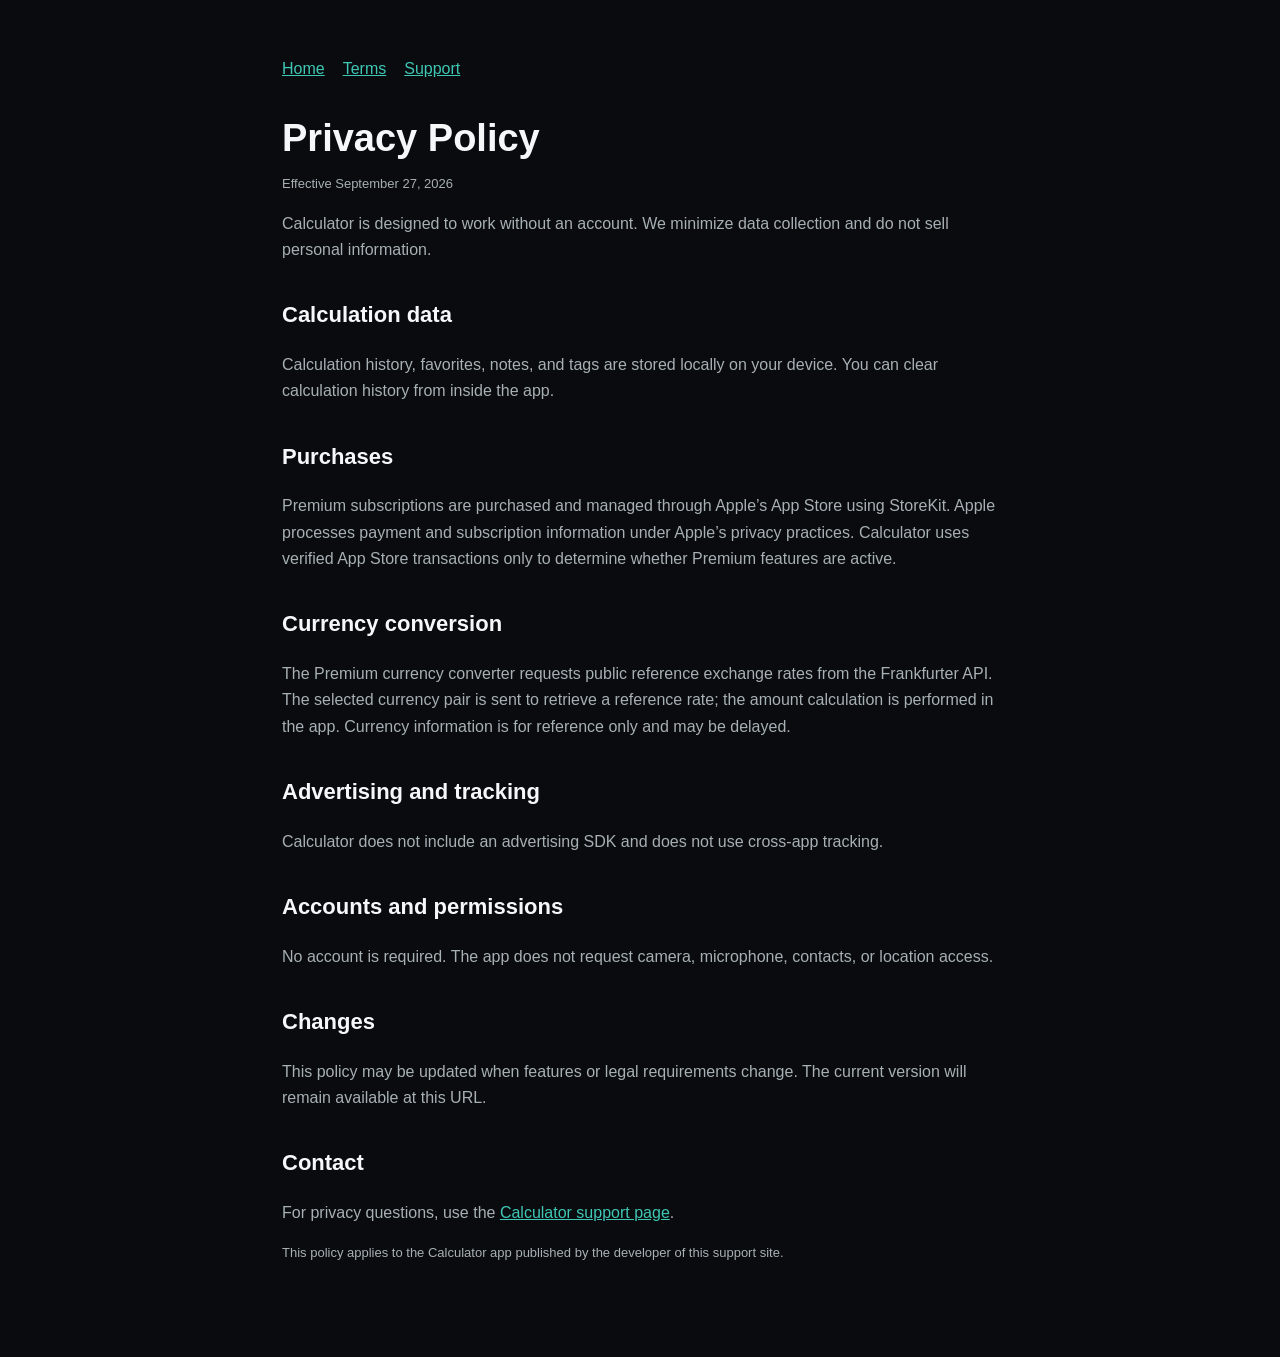
==== privacy.html @ 211795fc "Publish Calculator support and legal pages" ====
<!doctype html><meta charset="utf-8"><meta name="viewport" content="width=device-width,initial-scale=1">
<title>Privacy Policy — Calculator</title><link rel="stylesheet" href="style.css">
<main><nav><a href="index.html">Home</a><a href="terms.html">Terms</a><a href="support.html">Support</a></nav>
<h1>Privacy Policy</h1><p class="small">Effective September 27, 2026</p>
<p>Calculator is designed to work without an account. We minimize data collection and do not sell personal information.</p>
<h2>Calculation data</h2><p>Calculation history, favorites, notes, and tags are stored locally on your device. You can clear calculation history from inside the app.</p>
<h2>Purchases</h2><p>Premium subscriptions are purchased and managed through Apple’s App Store using StoreKit. Apple processes payment and subscription information under Apple’s privacy practices. Calculator uses verified App Store transactions only to determine whether Premium features are active.</p>
<h2>Currency conversion</h2><p>The Premium currency converter requests public reference exchange rates from the Frankfurter API. The selected currency pair is sent to retrieve a reference rate; the amount calculation is performed in the app. Currency information is for reference only and may be delayed.</p>
<h2>Advertising and tracking</h2><p>Calculator does not include an advertising SDK and does not use cross-app tracking.</p>
<h2>Accounts and permissions</h2><p>No account is required. The app does not request camera, microphone, contacts, or location access.</p>
<h2>Changes</h2><p>This policy may be updated when features or legal requirements change. The current version will remain available at this URL.</p>
<h2>Contact</h2><p>For privacy questions, use the <a href="support.html">Calculator support page</a>.</p>
<p class="small">This policy applies to the Calculator app published by the developer of this support site.</p></main>
---- style.css ----
:root{color-scheme:dark;--bg:#090b0e;--card:#12171b;--text:#f5f7f8;--muted:#a7b0b5;--accent:#40c7b5;--border:#283138}
*{box-sizing:border-box}body{margin:0;background:var(--bg);color:var(--text);font:16px/1.65 -apple-system,BlinkMacSystemFont,"Segoe UI",sans-serif}
main{max-width:760px;margin:0 auto;padding:56px 22px 80px}h1{font-size:38px;line-height:1.1;margin:0 0 12px}h2{margin-top:34px;font-size:22px}
p,li{color:var(--muted)}a{color:var(--accent)}.card{background:var(--card);border:1px solid var(--border);border-radius:20px;padding:22px;margin:24px 0}
nav{display:flex;gap:18px;flex-wrap:wrap;margin-bottom:36px}.small{font-size:13px;color:var(--muted)}
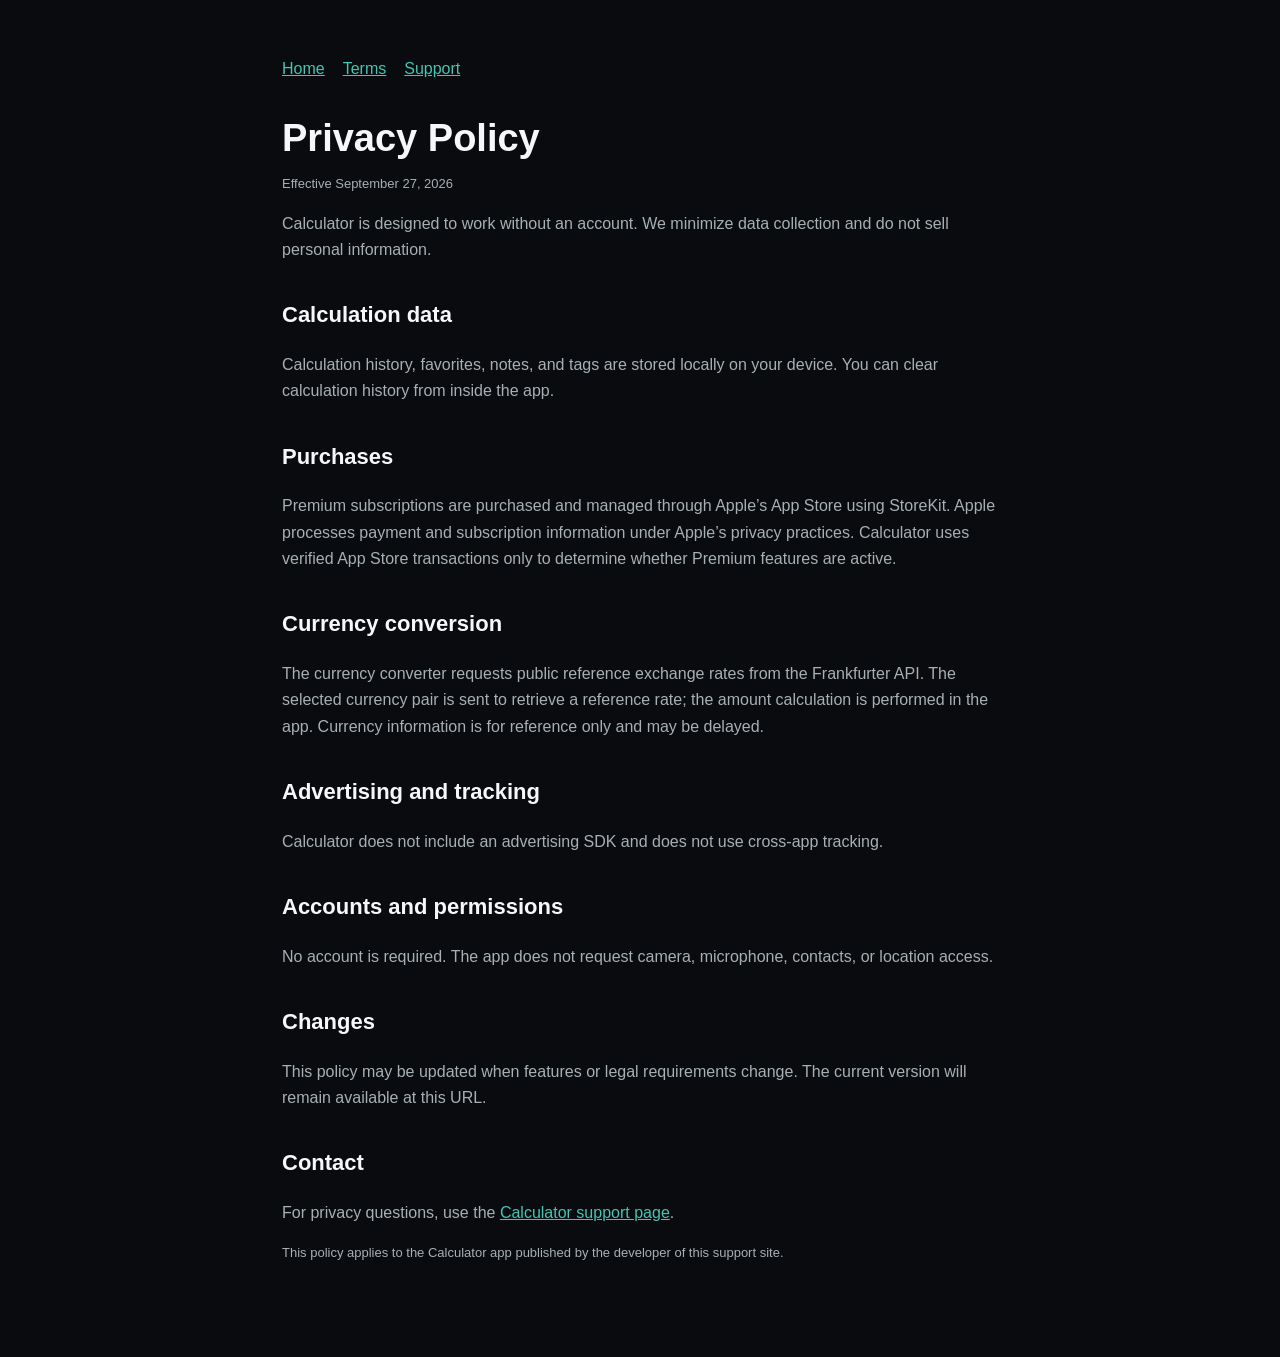
==== commit f056bc34: "Clarify currency conversion privacy applies to free and Premium use" ====
--- a/privacy.html
+++ b/privacy.html
@@ -5,7 +5,7 @@
 <p>Calculator is designed to work without an account. We minimize data collection and do not sell personal information.</p>
 <h2>Calculation data</h2><p>Calculation history, favorites, notes, and tags are stored locally on your device. You can clear calculation history from inside the app.</p>
 <h2>Purchases</h2><p>Premium subscriptions are purchased and managed through Apple’s App Store using StoreKit. Apple processes payment and subscription information under Apple’s privacy practices. Calculator uses verified App Store transactions only to determine whether Premium features are active.</p>
-<h2>Currency conversion</h2><p>The Premium currency converter requests public reference exchange rates from the Frankfurter API. The selected currency pair is sent to retrieve a reference rate; the amount calculation is performed in the app. Currency information is for reference only and may be delayed.</p>
+<h2>Currency conversion</h2><p>The currency converter requests public reference exchange rates from the Frankfurter API. The selected currency pair is sent to retrieve a reference rate; the amount calculation is performed in the app. Currency information is for reference only and may be delayed.</p>
 <h2>Advertising and tracking</h2><p>Calculator does not include an advertising SDK and does not use cross-app tracking.</p>
 <h2>Accounts and permissions</h2><p>No account is required. The app does not request camera, microphone, contacts, or location access.</p>
 <h2>Changes</h2><p>This policy may be updated when features or legal requirements change. The current version will remain available at this URL.</p>
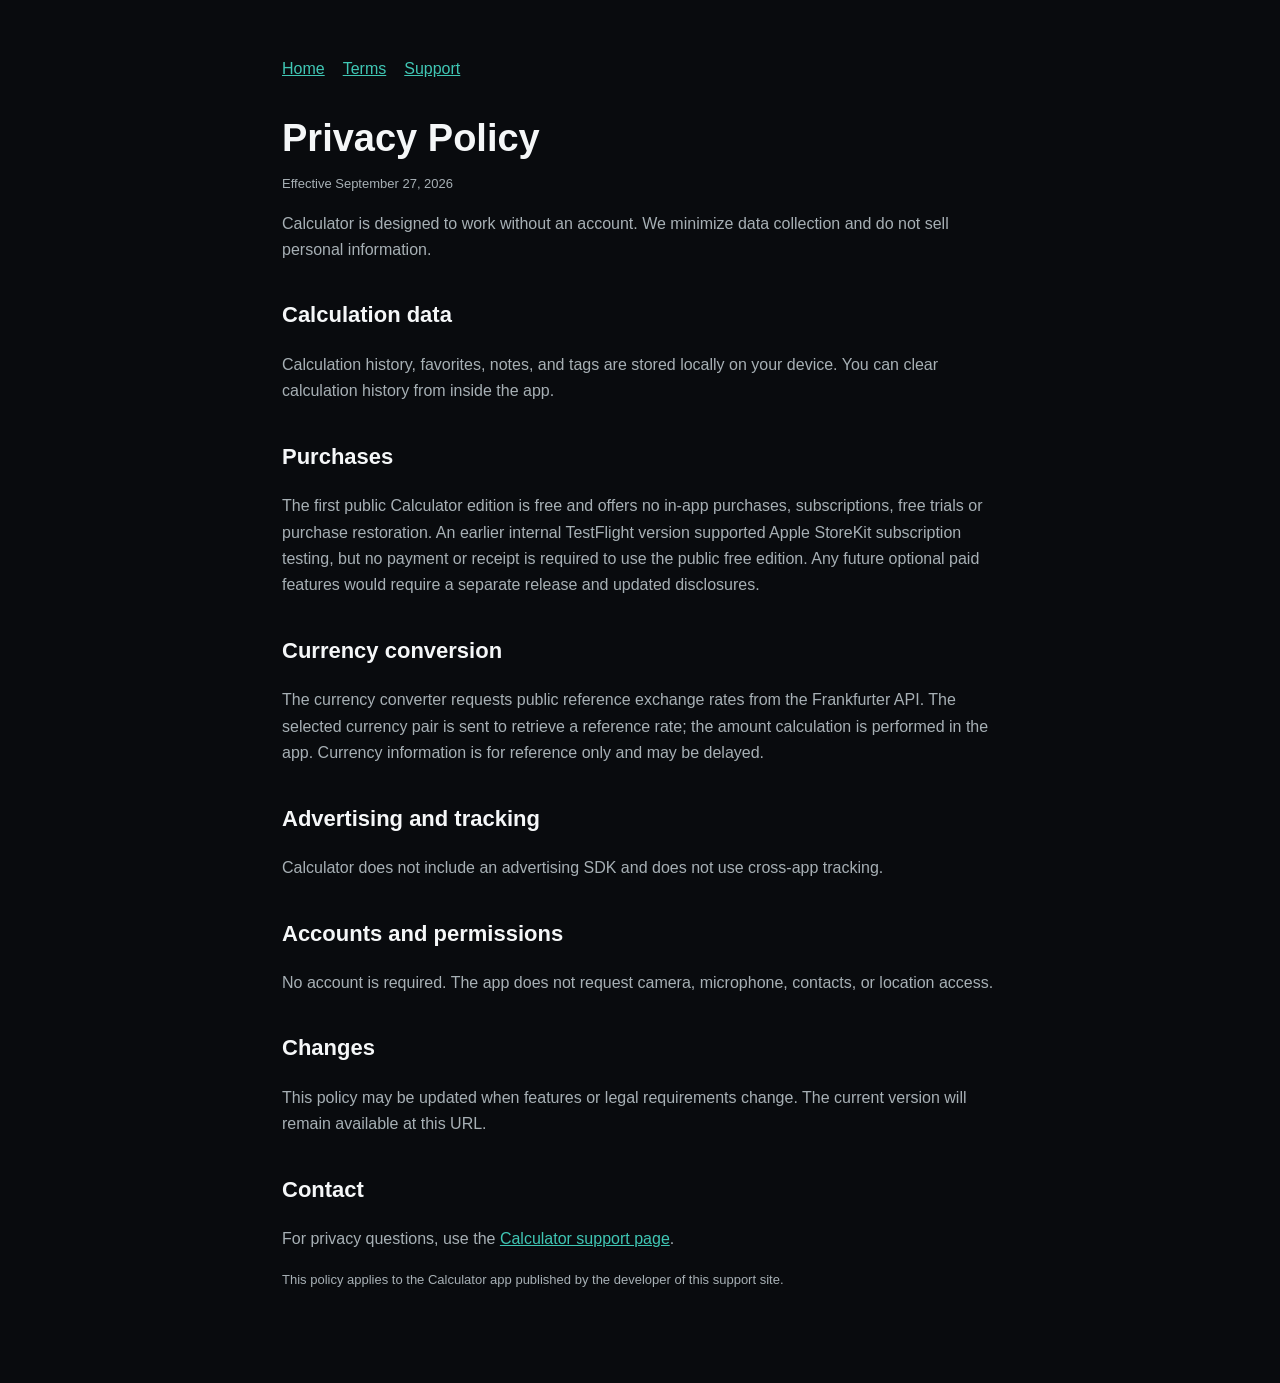
==== commit 0b5ef542: "Align Calculator free launch privacy and terms with zero IAP" ====
--- a/privacy.html
+++ b/privacy.html
@@ -4,7 +4,7 @@
 <h1>Privacy Policy</h1><p class="small">Effective September 27, 2026</p>
 <p>Calculator is designed to work without an account. We minimize data collection and do not sell personal information.</p>
 <h2>Calculation data</h2><p>Calculation history, favorites, notes, and tags are stored locally on your device. You can clear calculation history from inside the app.</p>
-<h2>Purchases</h2><p>Premium subscriptions are purchased and managed through Apple’s App Store using StoreKit. Apple processes payment and subscription information under Apple’s privacy practices. Calculator uses verified App Store transactions only to determine whether Premium features are active.</p>
+<h2>Purchases</h2><p>The first public Calculator edition is free and offers no in-app purchases, subscriptions, free trials or purchase restoration. An earlier internal TestFlight version supported Apple StoreKit subscription testing, but no payment or receipt is required to use the public free edition. Any future optional paid features would require a separate release and updated disclosures.</p>
 <h2>Currency conversion</h2><p>The currency converter requests public reference exchange rates from the Frankfurter API. The selected currency pair is sent to retrieve a reference rate; the amount calculation is performed in the app. Currency information is for reference only and may be delayed.</p>
 <h2>Advertising and tracking</h2><p>Calculator does not include an advertising SDK and does not use cross-app tracking.</p>
 <h2>Accounts and permissions</h2><p>No account is required. The app does not request camera, microphone, contacts, or location access.</p>
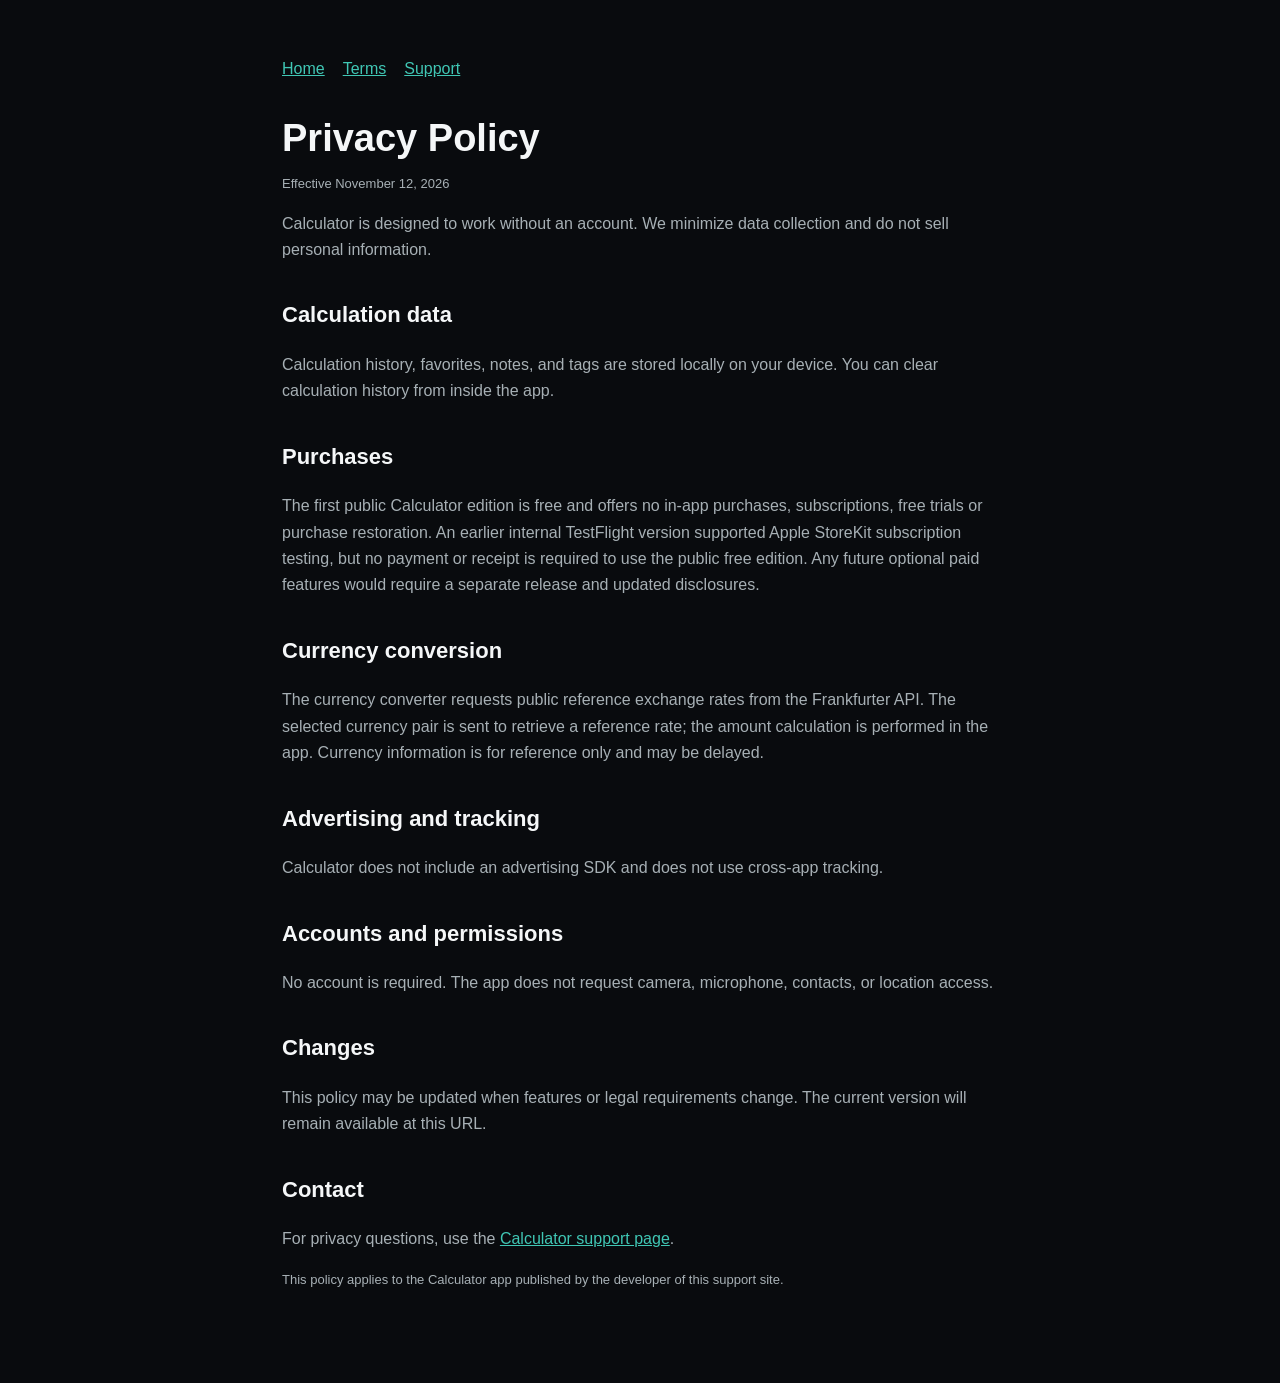
==== commit 85698a69: "Date the updated free Calculator legal terms and privacy disclosures" ====
--- a/privacy.html
+++ b/privacy.html
@@ -1,7 +1,7 @@
 <!doctype html><meta charset="utf-8"><meta name="viewport" content="width=device-width,initial-scale=1">
 <title>Privacy Policy — Calculator</title><link rel="stylesheet" href="style.css">
 <main><nav><a href="index.html">Home</a><a href="terms.html">Terms</a><a href="support.html">Support</a></nav>
-<h1>Privacy Policy</h1><p class="small">Effective September 27, 2026</p>
+<h1>Privacy Policy</h1><p class="small">Effective November 12, 2026</p>
 <p>Calculator is designed to work without an account. We minimize data collection and do not sell personal information.</p>
 <h2>Calculation data</h2><p>Calculation history, favorites, notes, and tags are stored locally on your device. You can clear calculation history from inside the app.</p>
 <h2>Purchases</h2><p>The first public Calculator edition is free and offers no in-app purchases, subscriptions, free trials or purchase restoration. An earlier internal TestFlight version supported Apple StoreKit subscription testing, but no payment or receipt is required to use the public free edition. Any future optional paid features would require a separate release and updated disclosures.</p>
